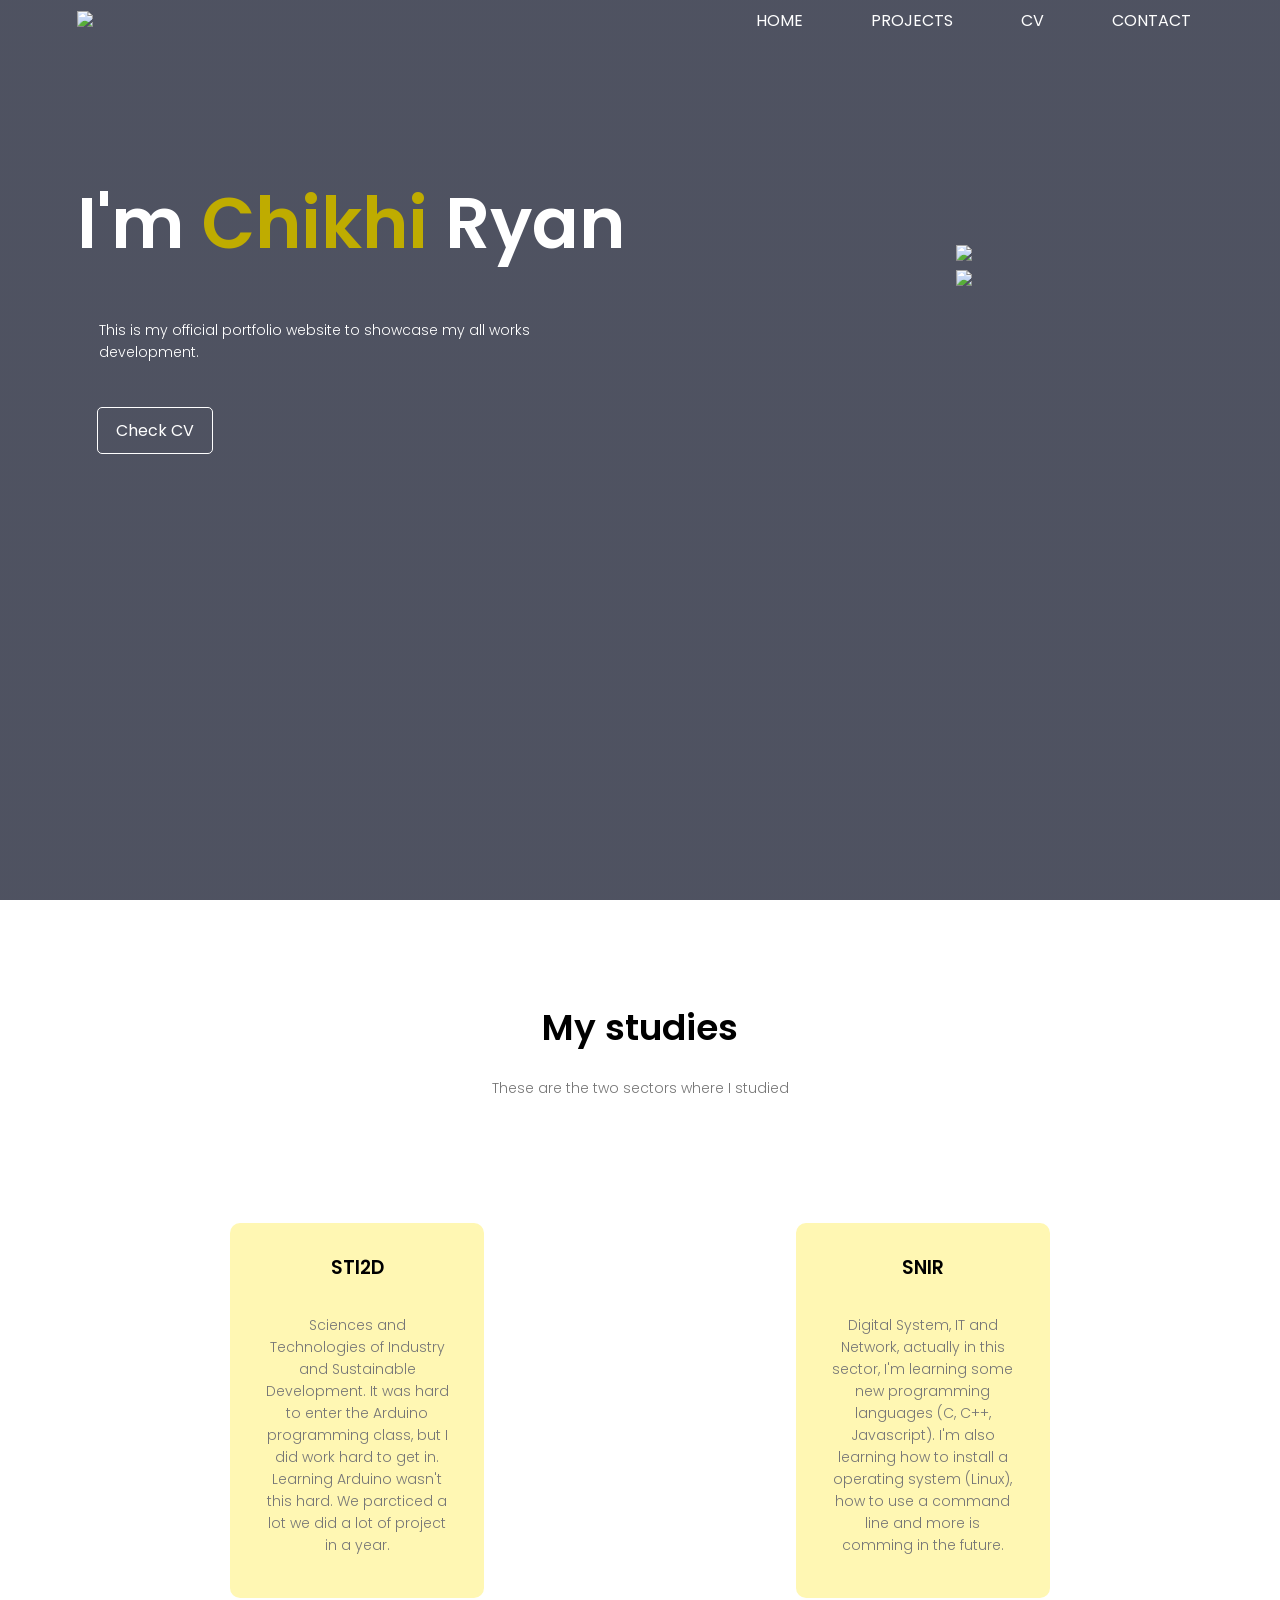
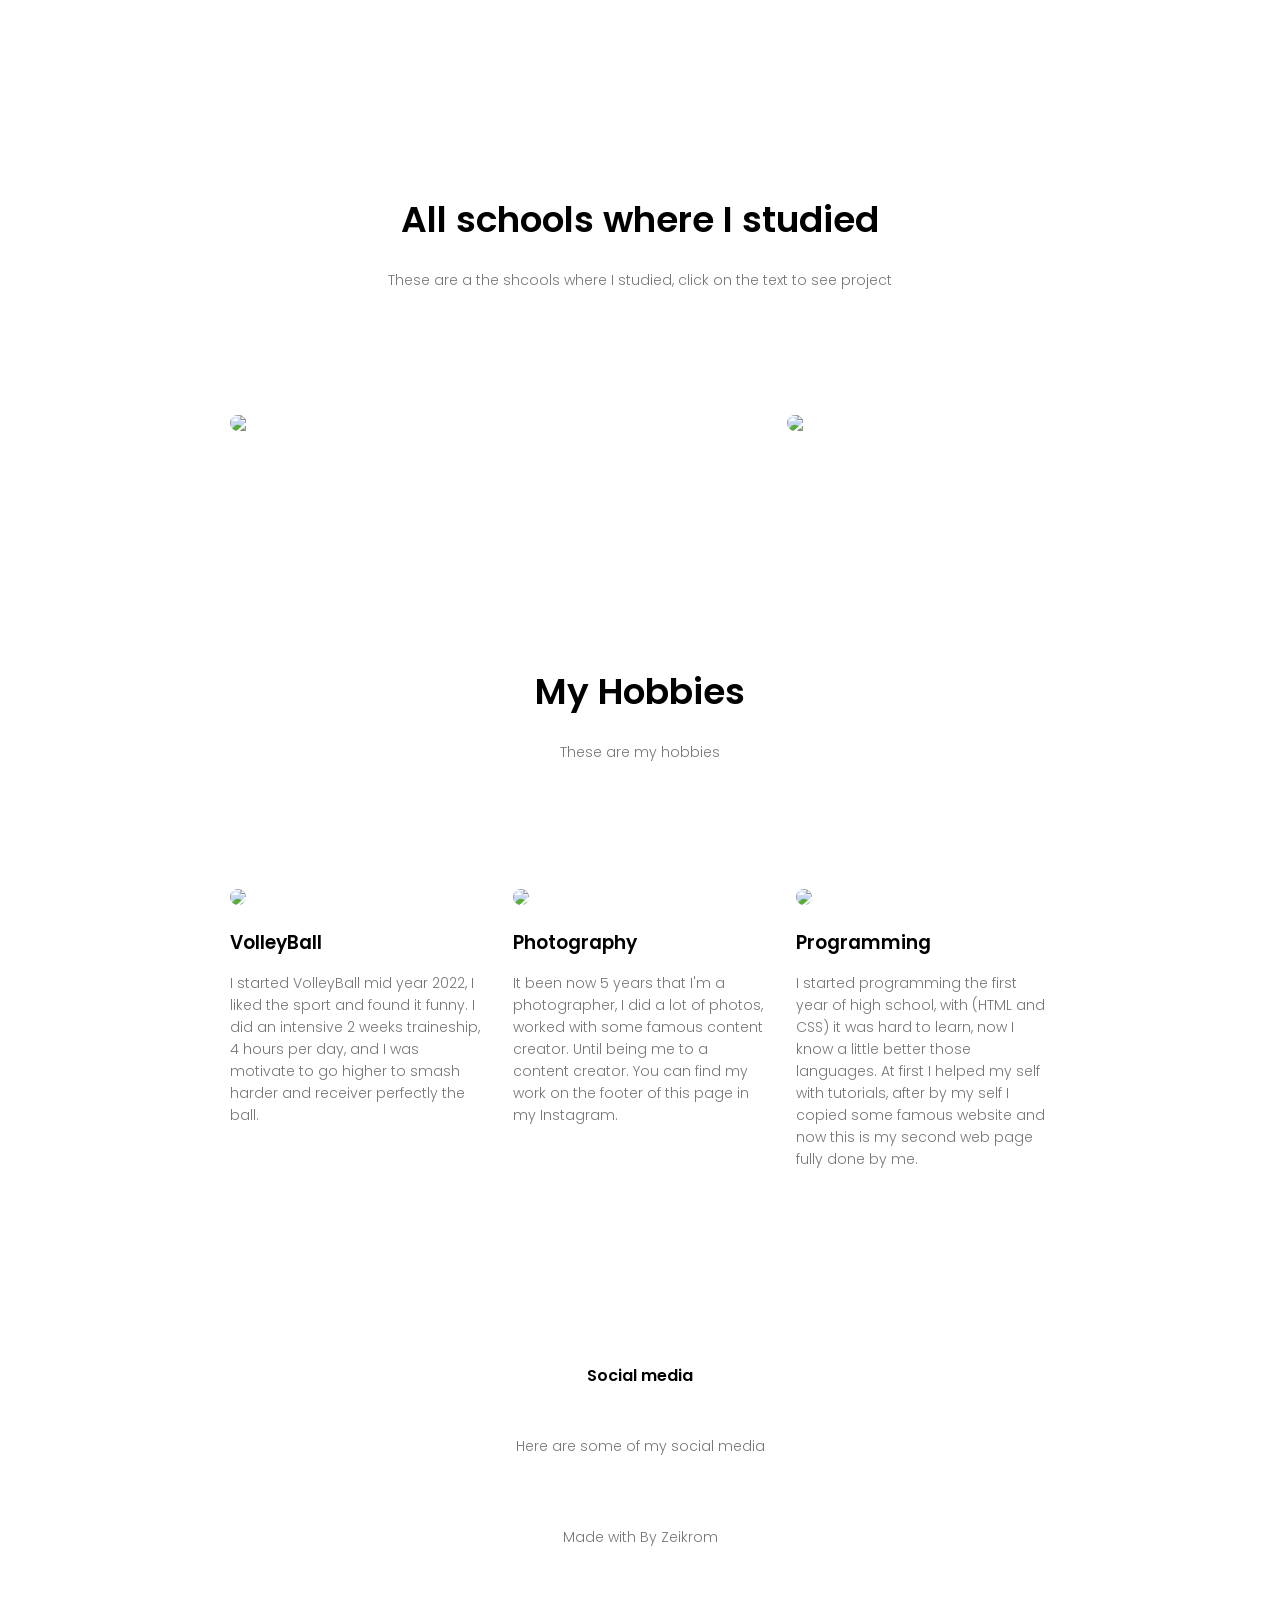
==== index.html @ b6504507 "Add files via upload" ====
<!DOCTYPE html>
<html lang="en">
<head>
    <meta charset="UTF-8">
    <meta name="viewport" content="width=device-width, initial-scale=1.0">
    <title>Portfolio</title>
    <link rel="stylesheet" href="style.css">
    <link rel="preconnect" href="https://fonts.googleapis.com">
    <link rel="preconnect" href="https://fonts.gstatic.com" crossorigin>
    <link href="https://fonts.googleapis.com/css2?family=Poppins:wght@100;200;300;400;500;600;700&display=swap" rel="stylesheet">
</head>
<body>
    <!---- Header ---->

    <section class="header">
        <nav>
            <a href="index.html"><img src="images/logo.png"></a>
            <div class="nav-links" id="navLinks">
                <ion-icon name="close-outline" class="ion close-icon" onclick="hideMenu()"></ion-icon>
                <ul>
                    <li><a href="index.html">HOME</a></li>
                    <li><a href="Project.html">PROJECTS</a></li>
                    <li><a href="CV.html">CV</a></li>
                    <li><a href="Contact.html">CONTACT</a></li>
                </ul>
            </div>
            <ion-icon name="menu-outline" class="ion menu-icon" onclick="showMenu()"></ion-icon>
        </nav>
        <div class="info">
            <h1>I'm <span>Chikhi</span> Ryan</h1>
            <p>This is my official portfolio website to showcase my
             all works <br>development.</p>
             <a href="cv/Ryan.pdf" target="_blank" class="hero-btn">Check CV</a>
        </div>
        <div class="img-box">
            <img src="images/pattern.png" class="back-img">
            <img src="images/profile.png" class="main-img">
        </div>
    </section>

    <!---- Studies ---->

    <section class="studies">
        <h1>My studies</h1>
        <p>These are the two sectors where I studied</p>

        <div class="row">
            <div class="studie-col">
                <h3>STI2D</h3>
                <p>Sciences and Technologies of Industry and Sustainable Development. It was hard to enter
                    the Arduino programming class, but I did work hard to get in. Learning Arduino wasn't
                    this hard. We parcticed a lot we did a lot of project in a year. </p>
            </div>
            <div class="studie-col">
                <h3>SNIR</h3>
                <p>Digital System, IT and Network, actually in this sector, I'm learning some new programming
                    languages (C, C++, Javascript). I'm also learning how to install a operating system (Linux),
                    how to use a command line
                    and more is comming in the future.</p>
            </div>    
        </div>
    </section>

    <!---- Schools ---->

    <section class="schools">
        <h1>All schools where I studied</h1>
        <p>These are a the shcools where I studied, click on the text to see project</p>

        <div class="row">
            <div class="school-col">
                <img src="images/fresnel.jpg">
                <div class="layer">
                    <a href="Fresnel.html"><h3>FRESNEL</h3></a>
                </div>
            </div>
            <div class="school-col">
                <img src="images/julesferry.jpg">
                <div class="layer">
                    <a href="JulesFerry.html"><h3>JULES FERRY</h3></a>
                </div>
            </div>
        </div>
    </section>

    <!----Hobbies---->

    <section class="hobbies">
        <h1>My Hobbies</h1>
        <p>These are my hobbies</p>
        <div class="row">
            <div class="hobbie-col">
                <img src="images/Volley.jpg">
                <h3>VolleyBall</h3>
                <p>I started VolleyBall mid year 2022, I liked the sport and found it 
                    funny. I did an intensive 2 weeks traineship, 4 hours per day, and
                    I was motivate to go higher to smash harder and receiver perfectly
                    the ball.</p>
            </div>
            <div class="hobbie-col">
                <img src="images/photography.jfif">
                <h3>Photography</h3>
                <p>It been now 5 years that I'm a photographer, I did a lot of photos,
                    worked with some famous content creator. Until being me to a content
                    creator. You can find my work on the footer of this page in my Instagram.</p>
            </div>
            <div class="hobbie-col">
                <img src="images/code.jpg">
                <h3>Programming</h3>
                <p>I started programming the first year of high school, with (HTML and CSS)
                    it was hard to learn, now I know a little better those languages. At first
                    I helped my self with tutorials, after by my self I copied some famous website
                    and now this is my second web page fully done by me.</p>
            </div>
        </div>
    </section>



    <!---- Footer ---->
    
    <section class="footer">
        <h4>Social media</h4>
        <p>Here are some of my social media</p>
        <div class="icons">
            <a href="https://twitter.com/z3ikr0m__"><ion-icon name="logo-twitter"class="fa"></ion-icon></a>
            <a href="https://www.instagram.com/z3ikr0m__/"><ion-icon name="logo-instagram"class="fa"></ion-icon></a>
            <a href="https://www.linkedin.com/in/ryan-chikhi-912333228/"><ion-icon name="logo-linkedin"class="fa"></ion-icon></a>
        </div>
        <p>Made with 
            <ion-icon name="logo-html5" class="logo"></ion-icon>
            <ion-icon name="logo-css3" class="logo"></ion-icon>
            <ion-icon name="logo-javascript" class="logo"></ion-icon>
             By Zeikrom</p>
    </section>

    
    <!----Javascript for toggle Menu---->
    <script>
        var navLinks = document.getElementById("navLinks");
         function showMenu() {
             navLinks.style.right = "0";
         }
        function hideMenu() {
            navLinks.style.right = "-200px";
        }
    </script>

    <!--Script IonIcons-->
    <script type="module" src="https://unpkg.com/ionicons@5.5.2/dist/ionicons/ionicons.esm.js"></script>
    <script nomodule src="https://unpkg.com/ionicons@5.5.2/dist/ionicons/ionicons.js"></script>
</body>
</html>
---- style.css ----
*{
    margin: 0;
    padding: 0;
    font-family: 'Poppins', sans-serif;
}
.header {
    min-height: 100vh;
    width: 100%;
    background-image: linear-gradient(rgba(4,9,30,0.7), rgba(4,9,30,0.7)), url(images/banner.jpg);
    background-position: center;
    background-size: cover;
    position: relative;
}
.header img {
    width: 150px;
}

nav {
    display: flex;
    padding: 0 6%;
    justify-content: space-between;
    align-items: center;
}
nav img {
    width: 150px;
}
.nav-links {
    flex: 1;
    text-align: right;
}
.nav-links ul li {
    list-style: none;
    display: inline-block;
    padding: 8px 12px;
    position: relative;
}
.nav-links ul li a {
    color: white;
    text-decoration: none;
    font-size: 16px;
}
.nav-links ul li::after {
    content: '';
    width: 0%;
    height: 2px;
    background: #bfac00;
    display: block;
    margin: auto;
    transition: 0.5s;
}
.nav-links ul li:hover::after {
    width: 100%;
}
.info {
    margin-left: 6%;
    margin-top: 10%;
}
.info h1 {
    font-size: 70px;
    color: white;
    margin-bottom: 20px;
}
span {
    color: #bfac00;
}
.info p {
    color: white;
    line-height: 22px;
}
.info a {
    padding: 10px 18px;
    text-decoration: none;
    color: white;
    display: inline-block;
    margin: 30px 0;
    border-radius: 5px;
}
.img-box {
    width: 35%;
    height: 70%;
    position: absolute;
    bottom: 25px;
    right: 150px;
}
.img-box img {
    height: 100%;
    width: 100%;
    position: absolute;
    left: 63%;
    bottom: 0;
    transform: translateX(-50%);
    transition: bottom 1s, left 1s;
}
.img-box .main-img {
    width: auto;
    top: 25px;
}
.img-box .back-img {
    width: auto;
}
.img-box:hover .back-img {
    bottom: 40px;
}
.img-box:hover .main-img {
    left: 54%;
}
.hero-btn {
    display: inline-block;
    text-decoration: none;
    color: white;
    border: 1px solid white;
    bottom: 8px;
    left: 20px;
    padding: 12px 34px;
    font-size: 16px;
    background: transparent;
    position: relative;
    cursor: pointer;
}
.hero-btn:hover {
    border: 1px solid "bfac00";
    background: #bfac00;
    transition: 1s;
}
nav .ion {
    display: none;
}


/* Construction */

.sub-header .construction {
    color: white;
    font-size: 80px;
}

.build img {
    width: 300px;
    display: flex;
    margin: auto;
}
.build p {
    font-size: 40px;
    text-align: center;
    color: #bfac00;
}


@media(max-width: 700px) {
    .text-box h1 {
        font-size: 20px;
    }
    .nav-links ul li {
        display: block;
    }
    .nav-links {
        position: fixed;
        background: #bfac00;
        height: 100vh;
        width: 200px;
        top: 0;
        right: -200px;
        text-align: left;
        z-index: 2;
        transition: 1s;
    }
    nav .ion {
        display: block;
        color: white;
        margin: 10px;
        font-size: 22px;
        cursor: pointer;
    }
    .nav-links ul {
        padding: 30px;
    }
    .img-box img {
        display: none;
    }
    .info h1 {
        text-align: center;
    }
    .info p {
        text-align: center;
    }
}

/*----Studies----*/

.studies {
    width: 80%;
    margin: auto;
    text-align: center;
    padding-top: 100px;
}
h1 {
    font-size: 36px;
    font-weight: 600;
}
p {
    color: #777;
    font-size: 14px;
    font-weight: 300;
    line-height: 22px;
    padding: 22px;
}
.row {
    margin: 10%;
    display: flex;
    justify-content: space-between;
}
.studie-col {
    flex-basis: 31%;
    background: #fff7b3;
    border-radius: 10px;
    margin-bottom: 5%;
    padding: 20px 12px;
    box-sizing: border-box;
    transition: 0.5s;
}
h3 {
    text-align: center;
    font-weight: 600;
    margin: 10px 0;
}
.studie-col:hover {
    box-shadow: 0 0 20px 0px rgba(0,0,0,0.2);
}

@media (max-width: 700px) {
    .row {
        flex-direction: column;
    }
}

/*----Schools----*/
.schools {
    width: 80%;
    margin: auto;
    text-align: center;
    padding-top: 50px;
}
.school-col {
    flex-basis: 32%;
    border-radius: 10px;
    margin-bottom: 30px;
    position: relative;
    overflow: hidden;
}
.school-col img {
    width: 100%;
    display: block;
}
.layer {
    background: transparent;
    height: 100%;
    width: 100%;
    position: absolute;
    top: 0;
    left: 0;
    transition: 0.5s;
}
.layer:hover {
    background: rgba(205, 184, 0, 0.7);
}
.layer h3 {
    width: 100%;
    font-weight: 500;
    color: white;
    font-size: 26px;
    bottom: 0;
    left: 50%;
    transform: translateX(-50%);
    position: absolute;
    opacity: 0;
    transition: 0.5s;
}
.layer:hover h3 {
    bottom: 49%;
    opacity: 1;
}

/*----Hobbies----*/
.hobbies {
    width: 80%;
    margin: auto;
    text-align: center;
    padding-top: 100px;
}
.hobbie-col {
    flex-basis: 31%;
    border-radius: 10px;
    margin-bottom: 5%;
    text-align: left;
}
.hobbie-col img {
    width: 100%;
    border-radius: 10px;
}
.hobbie-col p {
    padding: 0;
}
.hobbie-col h3 {
    margin-top: 16px;
    margin-bottom: 15px;
    text-align: left;
}









/*---- Projects page ----*/
.sub-header {
    height: 70vh;
    width: 100%;
    background-image: linear-gradient(rgba(4,9,30,0.7), rgba(4,9,30,0.7)), url(images/banner.jpg);
    background-position: center;
    background-size: cover;
    text-align: center;
    color: white;
}
.sub-header h1 {
    margin-top: 50px;
    font-size: 75px;
}








/*---- CV page ----*/
.cv {
    max-width: 800px;
    margin: 0 auto;
    border-radius: 15px;
    box-shadow: 0 0 8px 2px #888;
    margin-top: 50px;
    margin-bottom: 50px;
}
.cv .sender-column {
    text-align: right;
    margin-right: 20px;
}
.cv .sender-column a img {
    height: 150px;
}
.dwn .button .hero-btn {
    margin-left: 40.5%;
    align-items: center;
    color: black;
    border: 1px solid black;
    font-size: 16px;
    background: transparent;
    cursor: pointer;
}
.dwn .button .hero-btn:hover {
    border: 1px solid white;
    color: white;
    background: #bfac00;
    transition: 0.5s;
}
.cv span {
    color: #bfac00;
    font-weight: bold;
}
.cv h2 {
    color: #575757;
    font-size: 1.5em;
    margin-left: 30px;
}
.cv p, ul, ol, li, dt, dl, dd {
    color: #777;
    font-size: 1em;
    margin-left: 40px;
} 






/*----Contact page----*/
.contact-us {
    flex-basis: 80%;
    margin: auto;
}
.contact-col {
    flex-basis: 48%;
    margin-bottom: 30px;
}
.contact-col div {
    display: flex;
    align-items: center;
    margin-bottom: 40px;
}
.contact-col div .fa {
    font-size: 28px;
    color: #bfac00;
    margin: 10px;
    margin-right: 30px;
}
.contact-col div .p {
    padding: 0;
}
.contact-col div .h5 {
    font-size: 20px;
    margin-bottom: 5px;
    color: #777;
    font-weight: 400;
}
.contact-col input, .contact-col textarea {
    width: 100%;
    padding: 15px;
    margin-bottom: 17px;
    outline: none;
    border: 1px solid #ccc;
}
.hero-btn-c {
    display: inline-block;
    text-decoration: none;
    color: gray;
    border: 1px solid gray;
    bottom: 8px;
    left: 20px;
    padding: 12px 34px;
    font-size: 16px;
    background: transparent;
    position: relative;
    cursor: pointer;
}
.hero-btn-c:hover {
    border: 1px solid white;
    background: #bfac00;
    color: white;
    transition: 0.5s;
}









/*----Fresnel page----*/
.projects {
    text-align: center;
    margin-top: 50px;
}

.projects .row .hobbie-col .blue {
    color: #5CB8C8;
}

.hero-btn-f {
    display: inline-block;
    text-decoration: none;
    color: black;
    border: 1px solid black;
    bottom: 8px;
    left: 20px;
    padding: 12px 34px;
    font-size: 16px;
    background: transparent;
    position: relative;
    cursor: pointer;
}
.hero-btn-f:hover {
    border: 1px solid white;
    color: white;
    background: #5CB8C8;
    transition: 0.5s;
}









/*----Footer----*/

.footer {
    width: 100%;
    text-align: center;
    padding: 30px 0;
}
.footer h4 {
    margin-bottom: 25px;
    margin-top: 20px;
    font-weight: 600;
}
.icons .fa {
    color: #bfac00;
    margin: 0 13px;
    cursor: pointer;
    padding: 18px 0;
}
.logo {
    color: #bfac00;
}
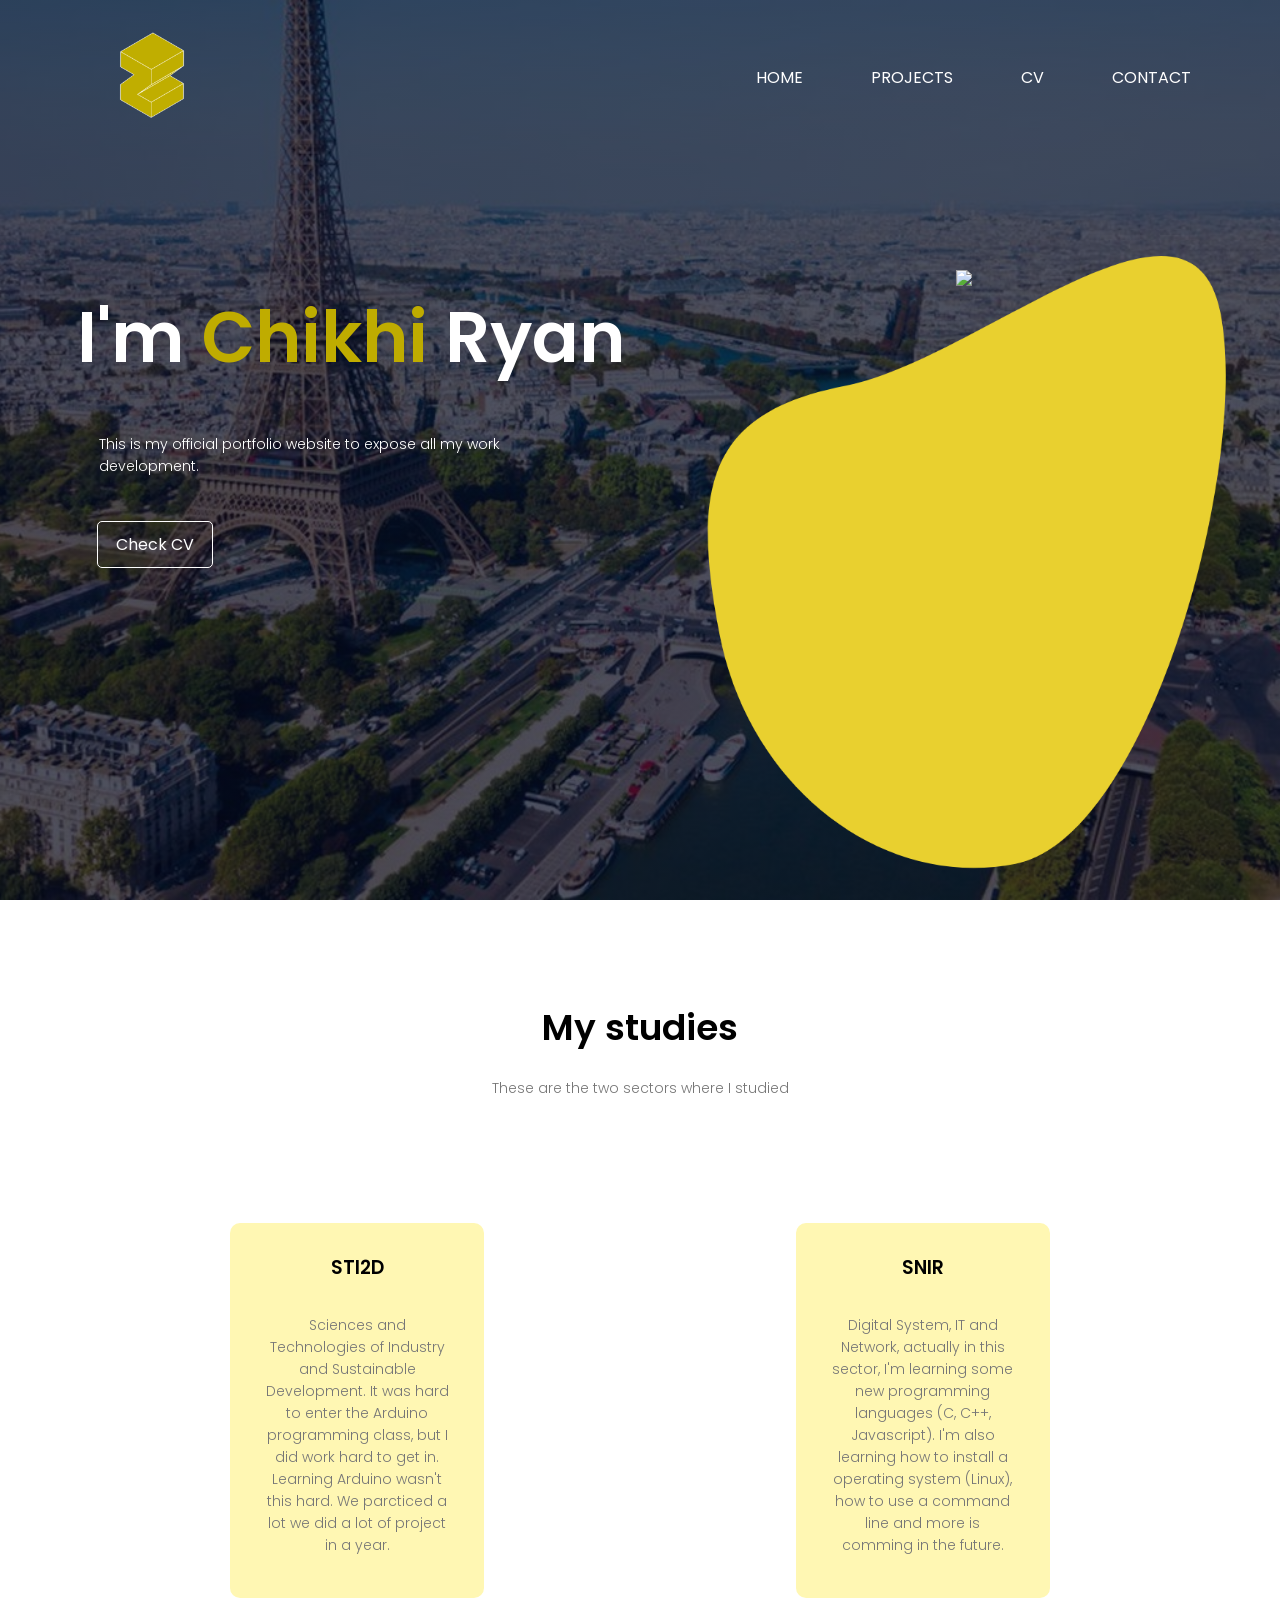
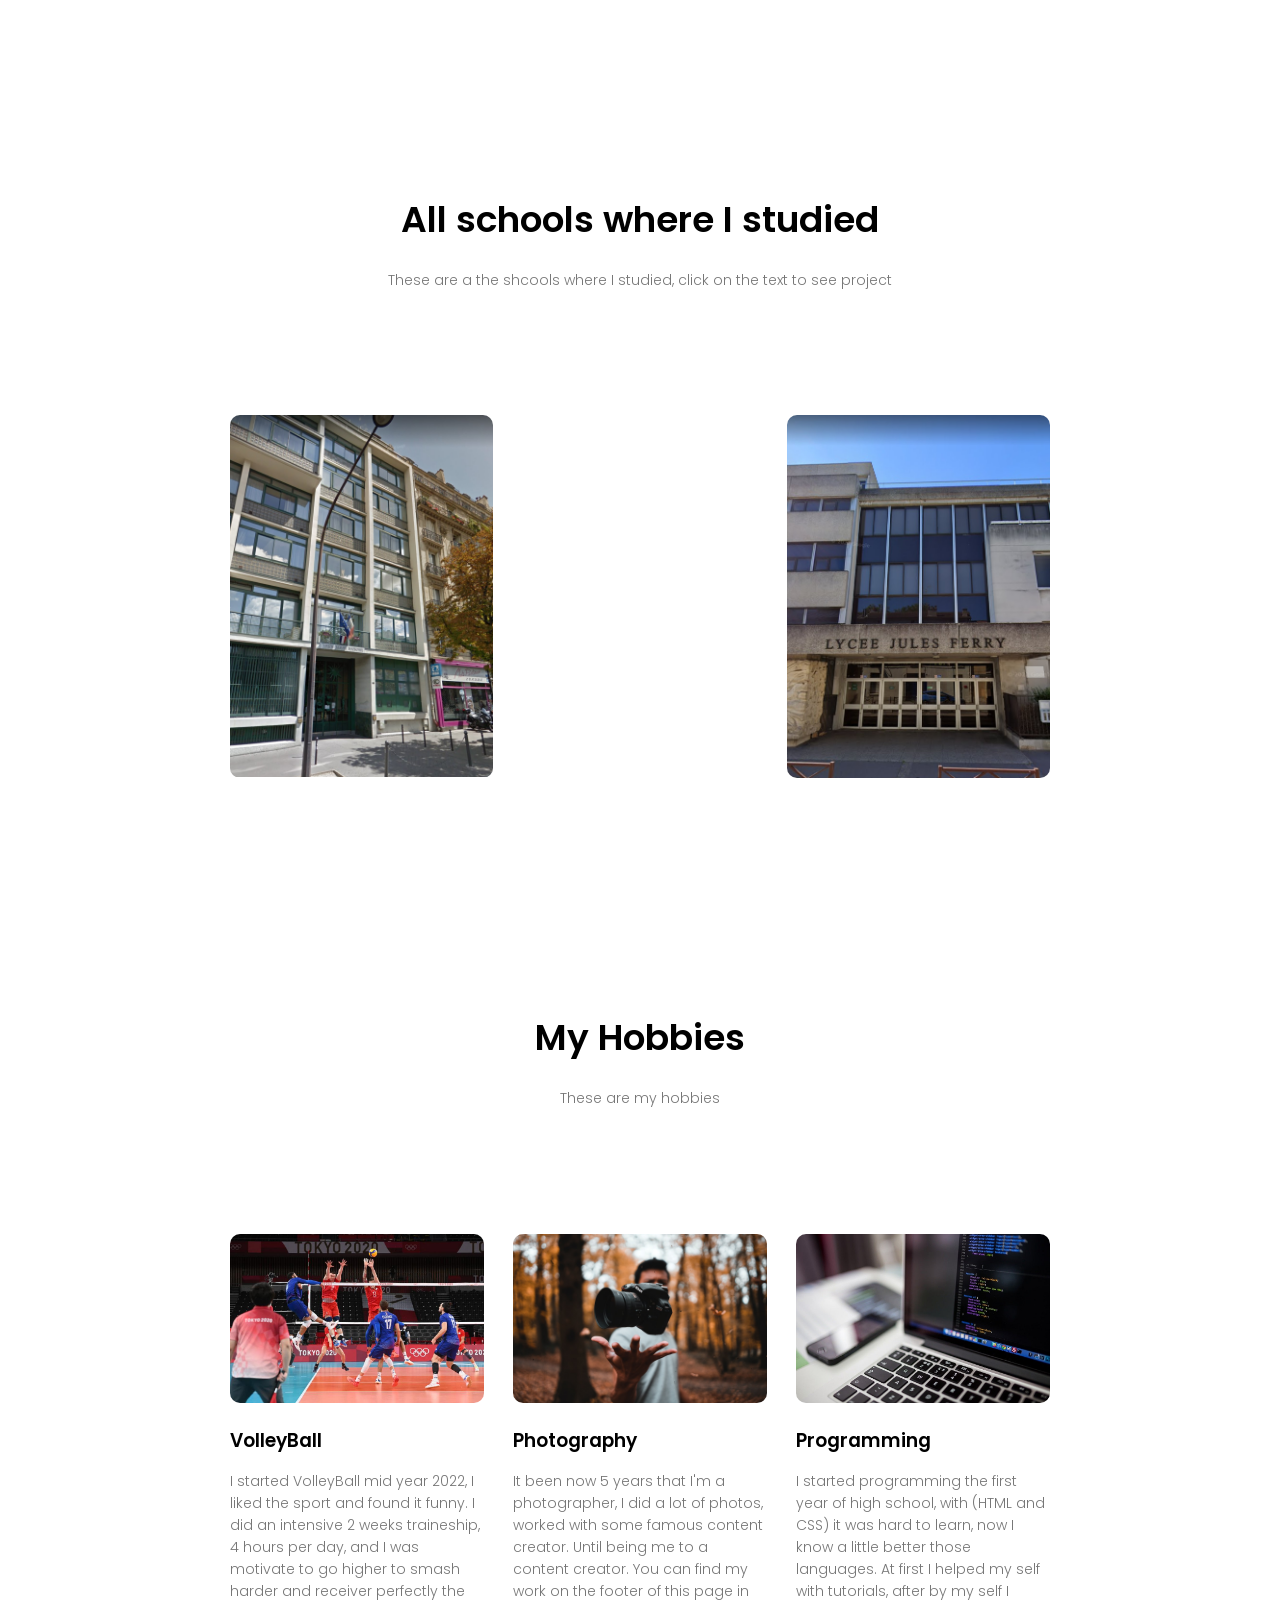
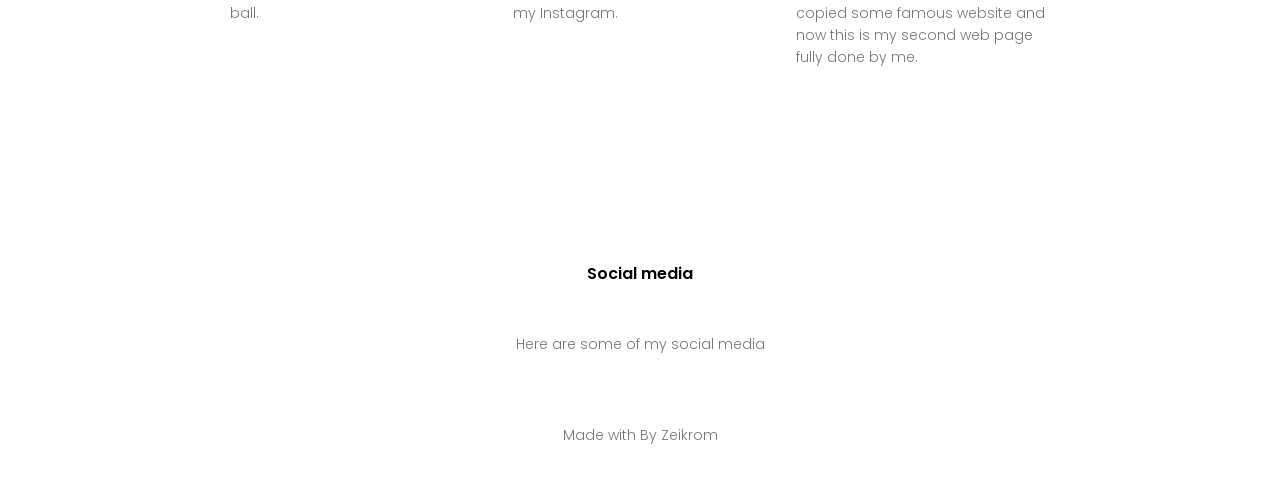
==== commit 4e73fb48: "Update index.html" ====
--- a/index.html
+++ b/index.html
@@ -28,8 +28,7 @@
         </nav>
         <div class="info">
             <h1>I'm <span>Chikhi</span> Ryan</h1>
-            <p>This is my official portfolio website to showcase my
-             all works <br>development.</p>
+            <p>This is my official portfolio website to expose all my work <br>development.</p>
              <a href="cv/Ryan.pdf" target="_blank" class="hero-btn">Check CV</a>
         </div>
         <div class="img-box">
@@ -150,4 +149,4 @@
     <script type="module" src="https://unpkg.com/ionicons@5.5.2/dist/ionicons/ionicons.esm.js"></script>
     <script nomodule src="https://unpkg.com/ionicons@5.5.2/dist/ionicons/ionicons.js"></script>
 </body>
-</html>+</html>
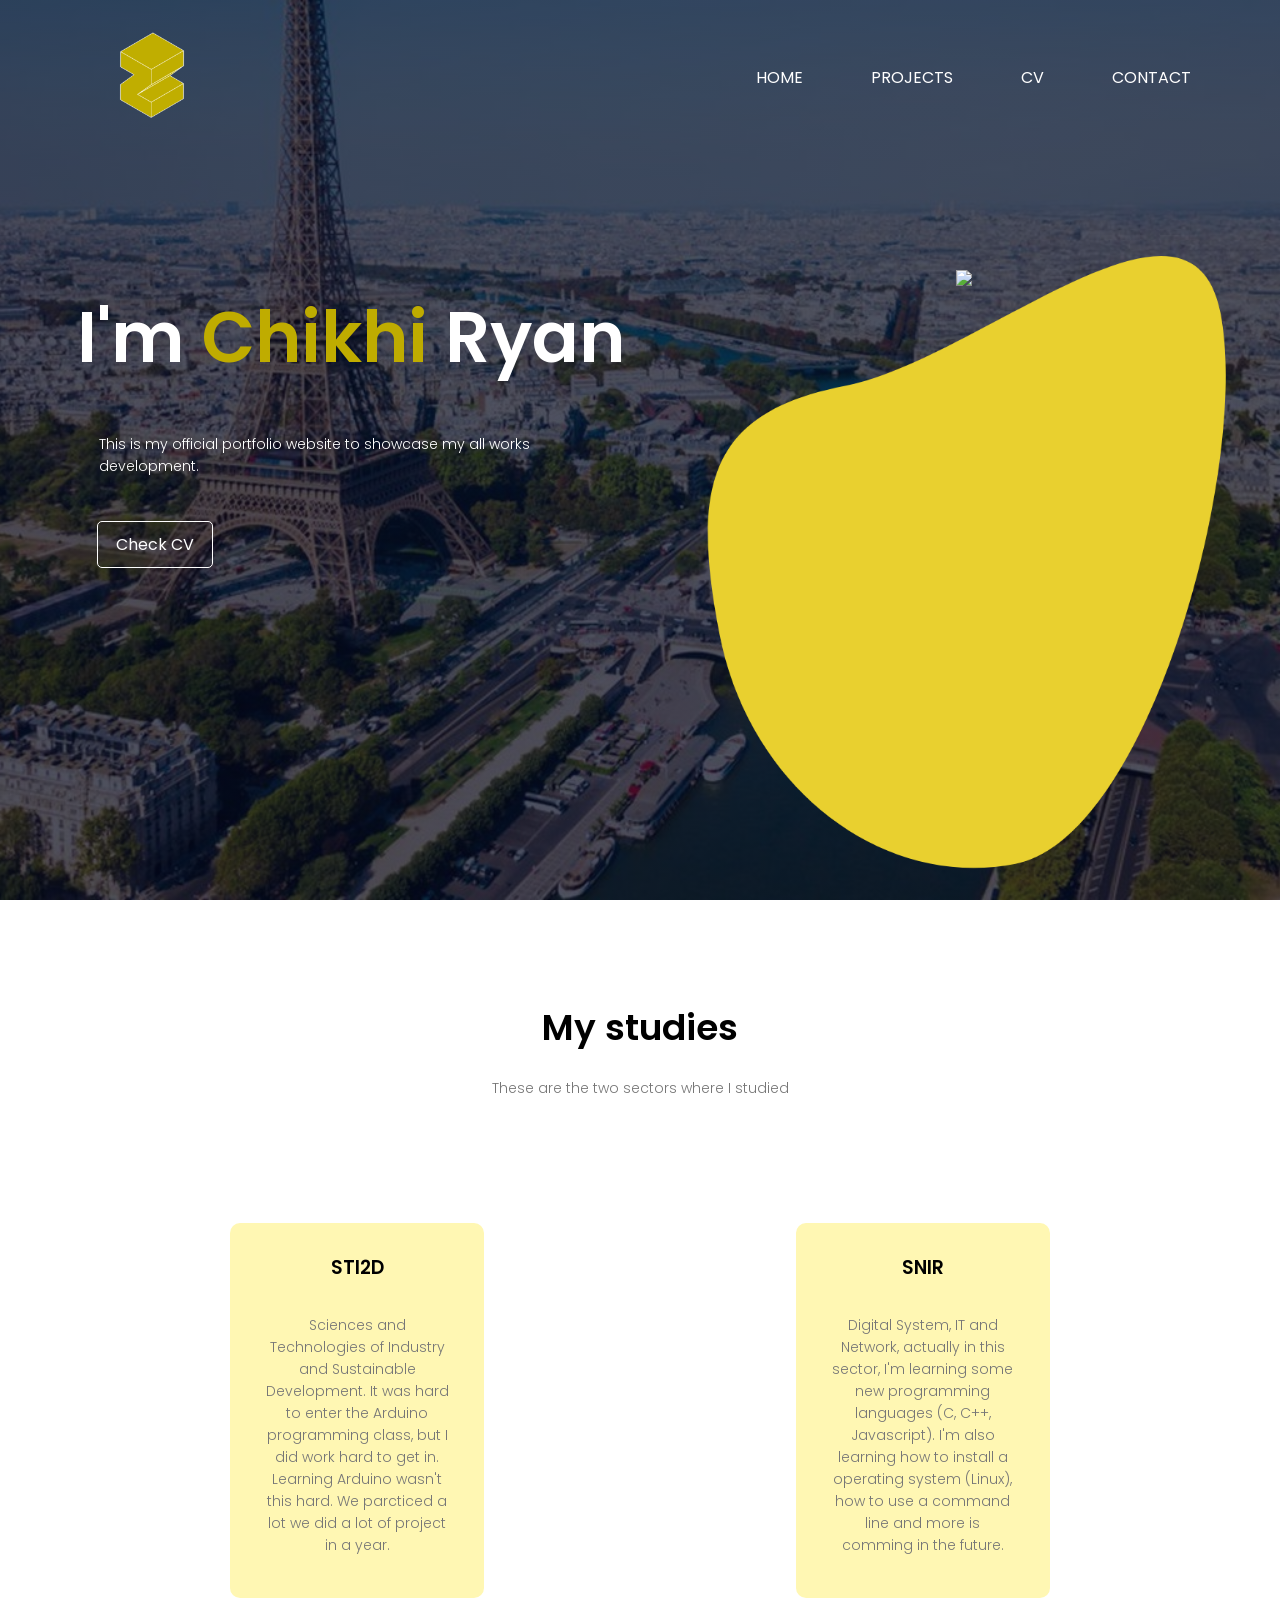
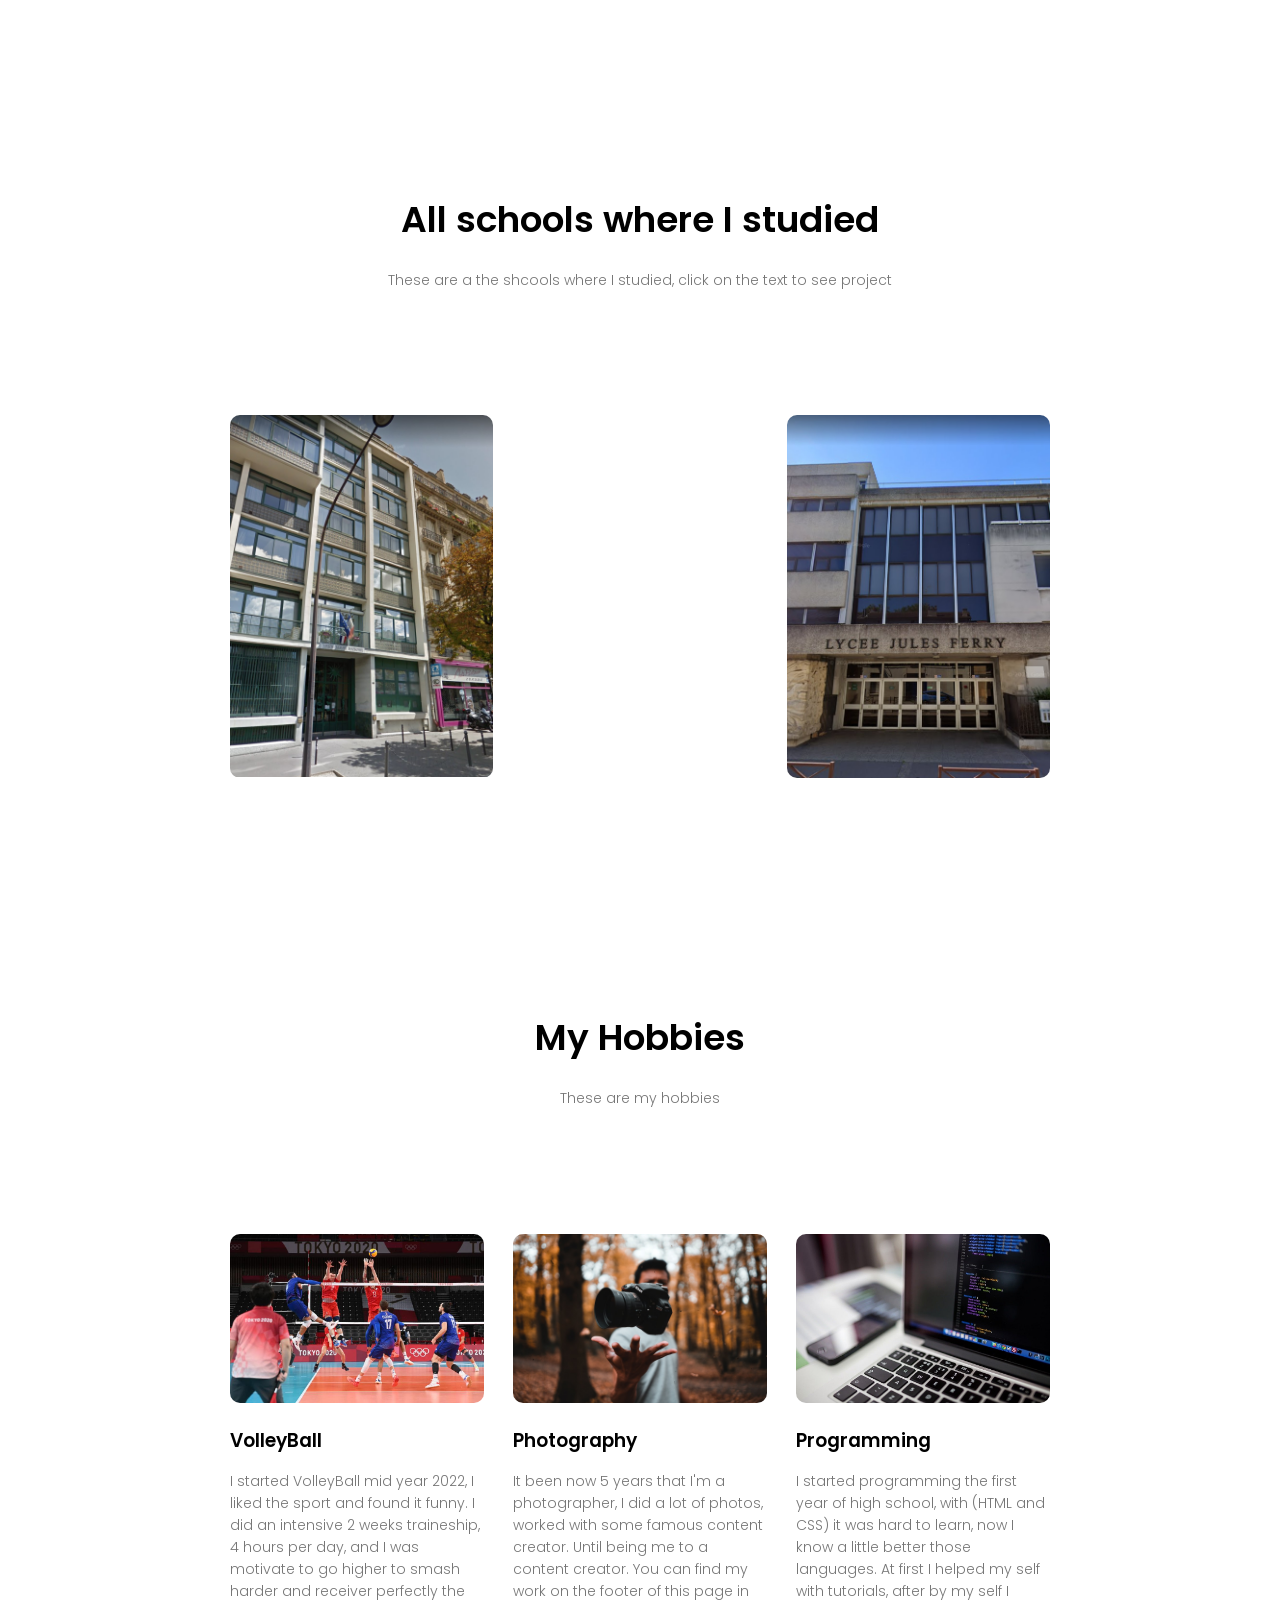
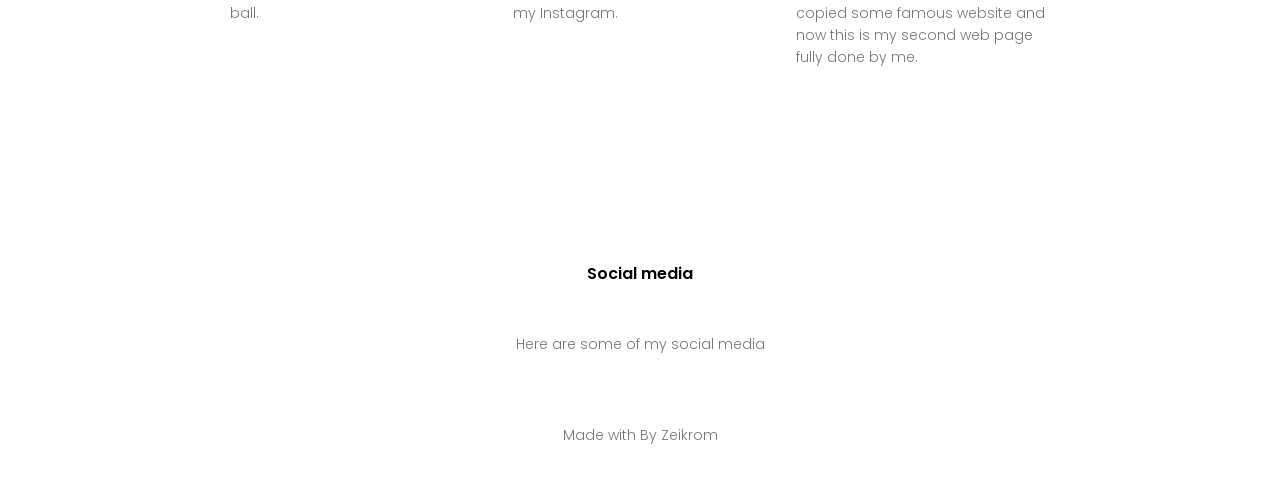
==== commit 3b7622f1: "Add files via upload" ====
--- a/index.html
+++ b/index.html
@@ -3,7 +3,7 @@
 <head>
     <meta charset="UTF-8">
     <meta name="viewport" content="width=device-width, initial-scale=1.0">
-    <title>Portfolio</title>
+    <title>Ryan Portfolio - Home</title>
     <link rel="stylesheet" href="style.css">
     <link rel="preconnect" href="https://fonts.googleapis.com">
     <link rel="preconnect" href="https://fonts.gstatic.com" crossorigin>
@@ -28,7 +28,8 @@
         </nav>
         <div class="info">
             <h1>I'm <span>Chikhi</span> Ryan</h1>
-            <p>This is my official portfolio website to expose all my work <br>development.</p>
+            <p>This is my official portfolio website to showcase my
+             all works <br>development.</p>
              <a href="cv/Ryan.pdf" target="_blank" class="hero-btn">Check CV</a>
         </div>
         <div class="img-box">
@@ -149,4 +150,4 @@
     <script type="module" src="https://unpkg.com/ionicons@5.5.2/dist/ionicons/ionicons.esm.js"></script>
     <script nomodule src="https://unpkg.com/ionicons@5.5.2/dist/ionicons/ionicons.js"></script>
 </body>
-</html>
+</html>
--- a/style.css
+++ b/style.css
@@ -352,16 +352,18 @@
 .cv .sender-column a img {
     height: 150px;
 }
-.dwn .button .hero-btn {
-    margin-left: 40.5%;
-    align-items: center;
+.dwn {
+    text-align: center;
+}
+.button .hero-btn {
+    display: inline-block;
     color: black;
     border: 1px solid black;
     font-size: 16px;
     background: transparent;
     cursor: pointer;
 }
-.dwn .button .hero-btn:hover {
+.button .hero-btn:hover {
     border: 1px solid white;
     color: white;
     background: #bfac00;
@@ -480,6 +482,19 @@
     background: #5CB8C8;
     transition: 0.5s;
 }
+pre {
+    width: 310px;
+    height: 240px;
+    display: flex;
+    position: relative;
+    color: white;
+    margin: auto;
+    background-color: #272822;
+    box-sizing: border-box;
+    border-radius: 5px;
+    font-size: .875em;
+    overflow: auto;
+}
 
 
 
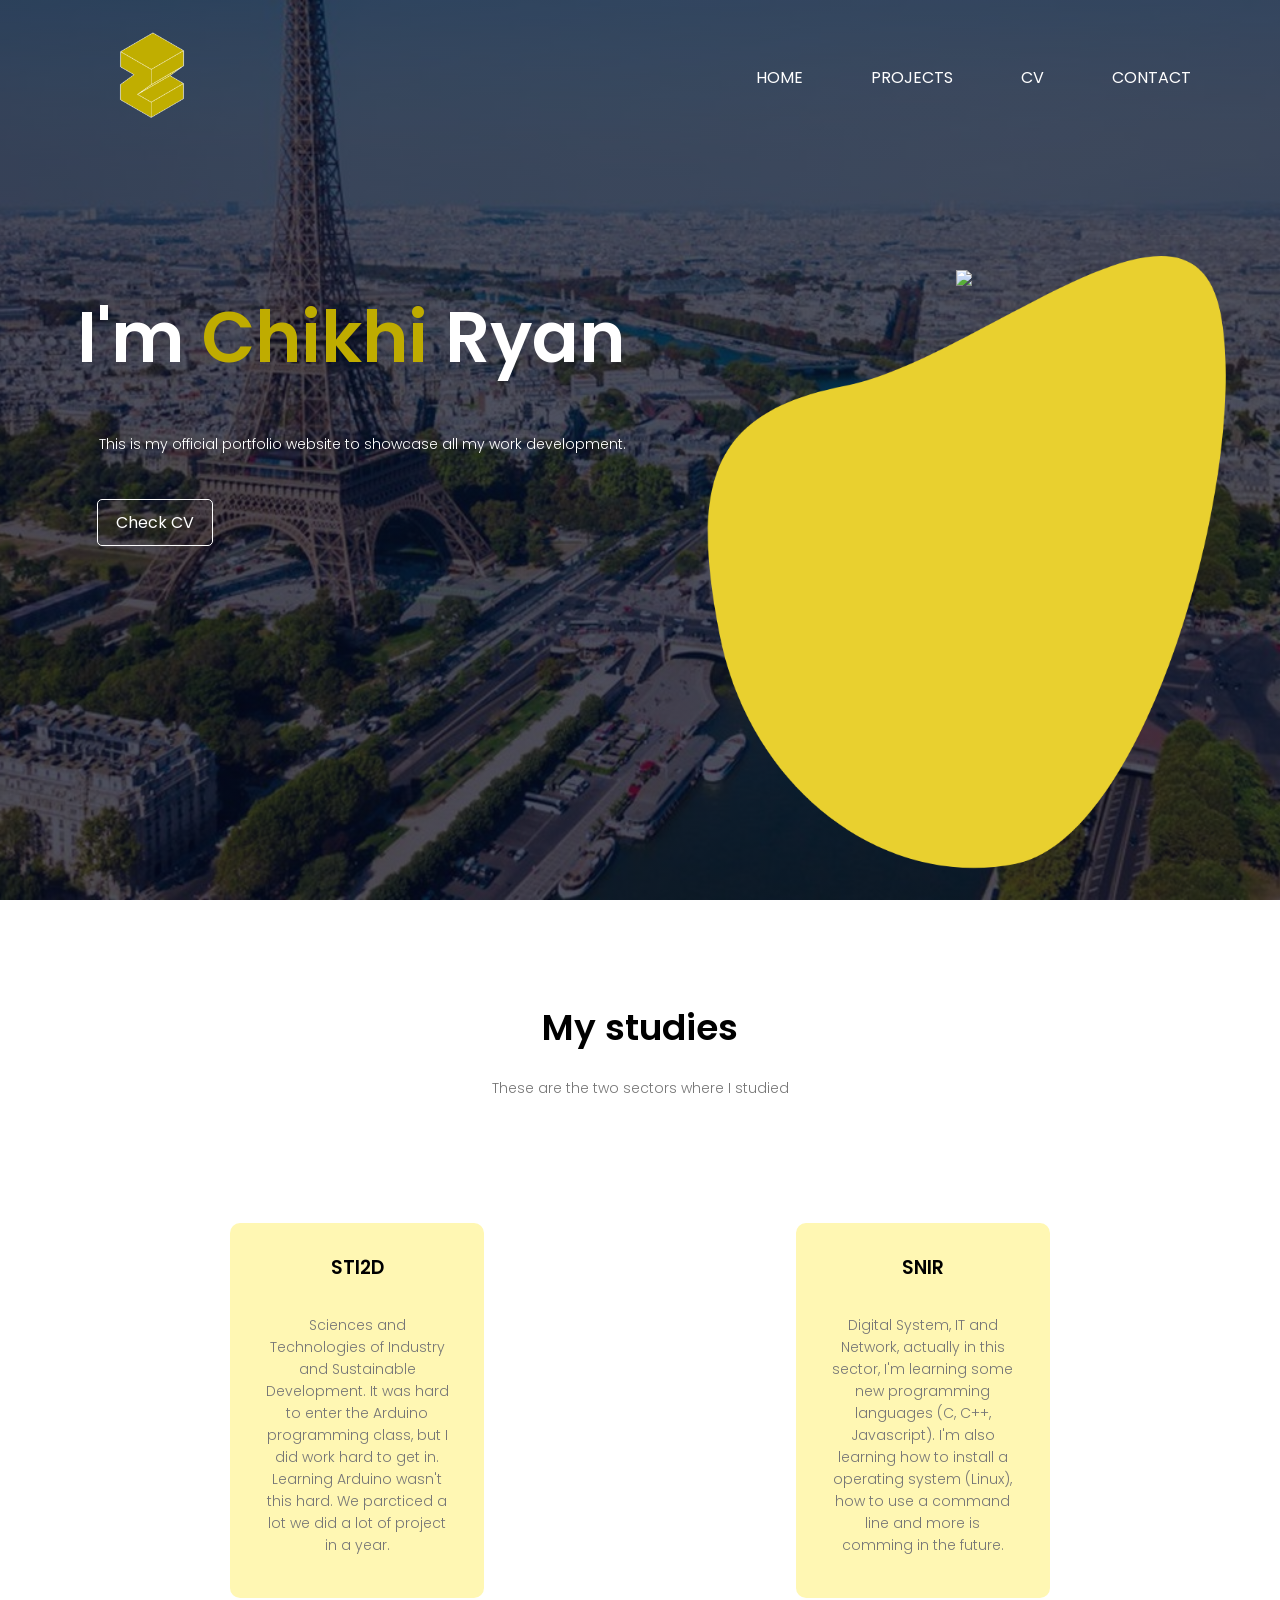
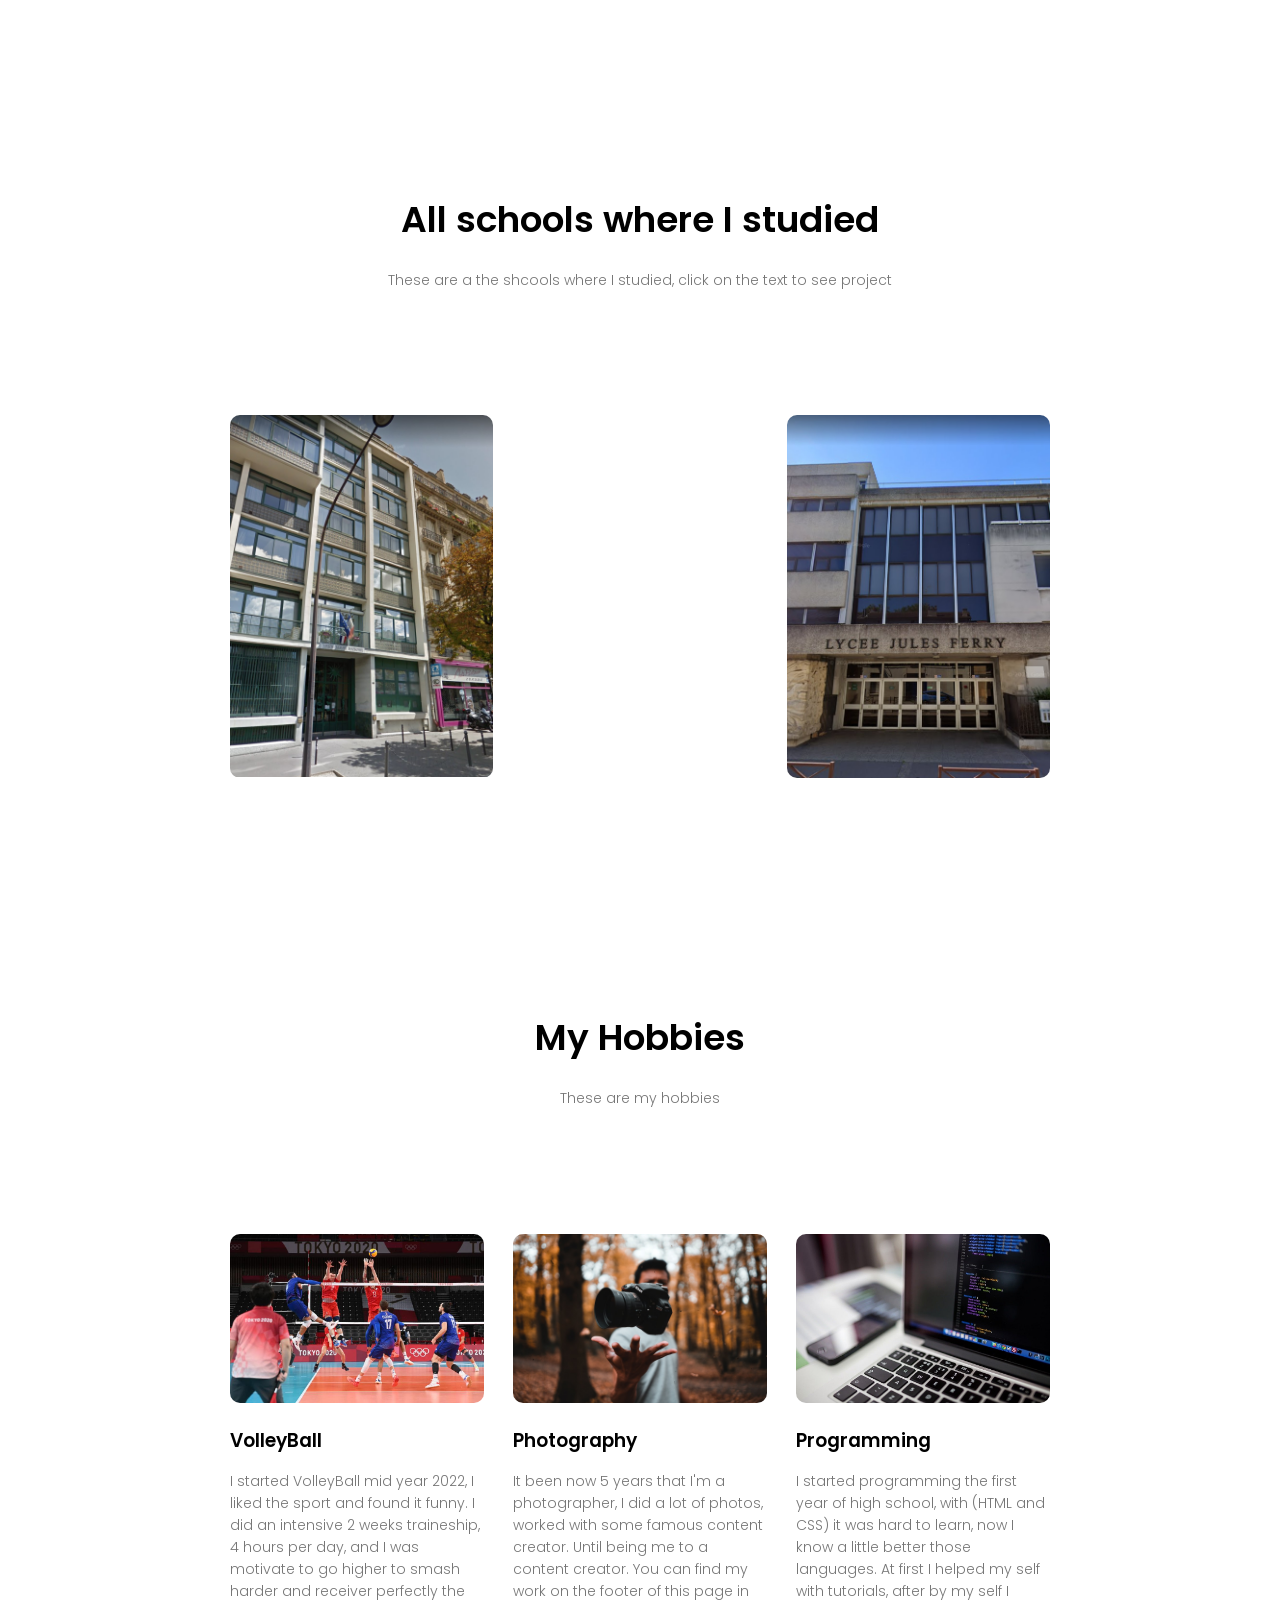
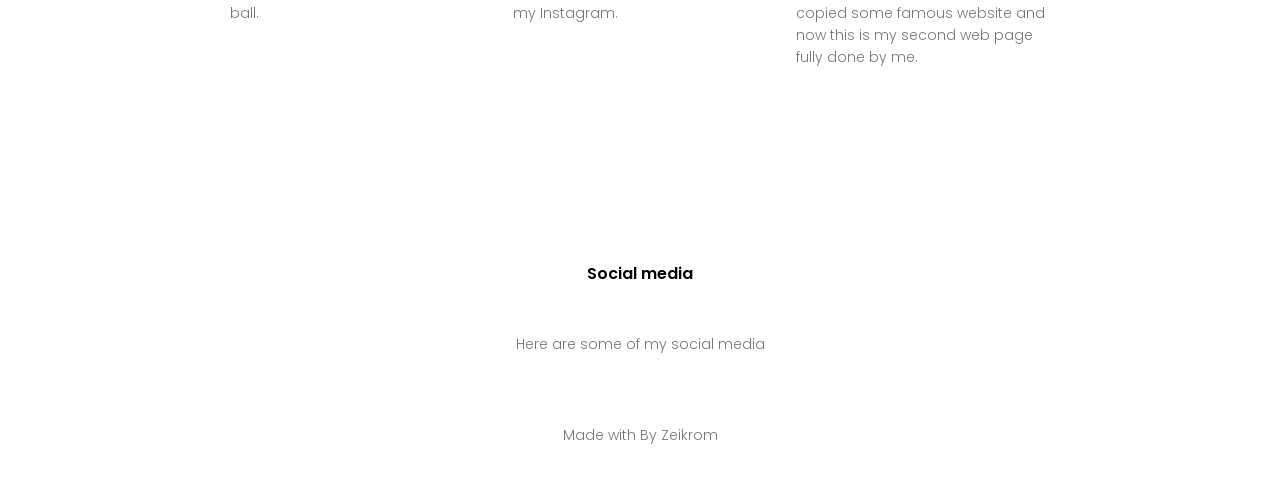
==== commit 38ab50a7: "Add files via upload" ====
--- a/index.html
+++ b/index.html
@@ -28,8 +28,7 @@
         </nav>
         <div class="info">
             <h1>I'm <span>Chikhi</span> Ryan</h1>
-            <p>This is my official portfolio website to showcase my
-             all works <br>development.</p>
+            <p>This is my official portfolio website to showcase all my work development.</p>
              <a href="cv/Ryan.pdf" target="_blank" class="hero-btn">Check CV</a>
         </div>
         <div class="img-box">
--- a/style.css
+++ b/style.css
@@ -134,16 +134,6 @@
     font-size: 80px;
 }
 
-.build img {
-    width: 300px;
-    display: flex;
-    margin: auto;
-}
-.build p {
-    font-size: 40px;
-    text-align: center;
-    color: #bfac00;
-}
 
 
 @media(max-width: 700px) {
@@ -338,8 +328,9 @@
 
 /*---- CV page ----*/
 .cv {
-    max-width: 800px;
-    margin: 0 auto;
+    max-width: 850px;
+    display: block;
+    margin: auto;
     border-radius: 15px;
     box-shadow: 0 0 8px 2px #888;
     margin-top: 50px;
@@ -357,6 +348,7 @@
 }
 .button .hero-btn {
     display: inline-block;
+    margin: auto;
     color: black;
     border: 1px solid black;
     font-size: 16px;
@@ -394,13 +386,17 @@
     flex-basis: 80%;
     margin: auto;
 }
+.row-c {
+        margin: 10%;
+        display: flex;
+        justify-content: center;
+}
 .contact-col {
     flex-basis: 48%;
     margin-bottom: 30px;
 }
 .contact-col div {
     display: flex;
-    align-items: center;
     margin-bottom: 40px;
 }
 .contact-col div .fa {
@@ -418,15 +414,10 @@
     color: #777;
     font-weight: 400;
 }
-.contact-col input, .contact-col textarea {
-    width: 100%;
-    padding: 15px;
-    margin-bottom: 17px;
-    outline: none;
-    border: 1px solid #ccc;
-}
+
 .hero-btn-c {
     display: inline-block;
+    margin: auto;
     text-decoration: none;
     color: gray;
     border: 1px solid gray;
@@ -482,24 +473,24 @@
     background: #5CB8C8;
     transition: 0.5s;
 }
-pre {
-    width: 310px;
+
+
+
+
+/*----CODE COLORS----*/
+.hljs {
+    width: 345px;
     height: 240px;
+    padding: 0.6rem 2rem;
     display: flex;
-    position: relative;
-    color: white;
-    margin: auto;
-    background-color: #272822;
+    margin: auto;
+    background: black;
+    border: 1px solid rgba(255, 255, 255, 0.2);
     box-sizing: border-box;
     border-radius: 5px;
-    font-size: .875em;
+    font-size: .750em;
     overflow: auto;
-}
-
-
-
-
-
+  }
 
 
 
